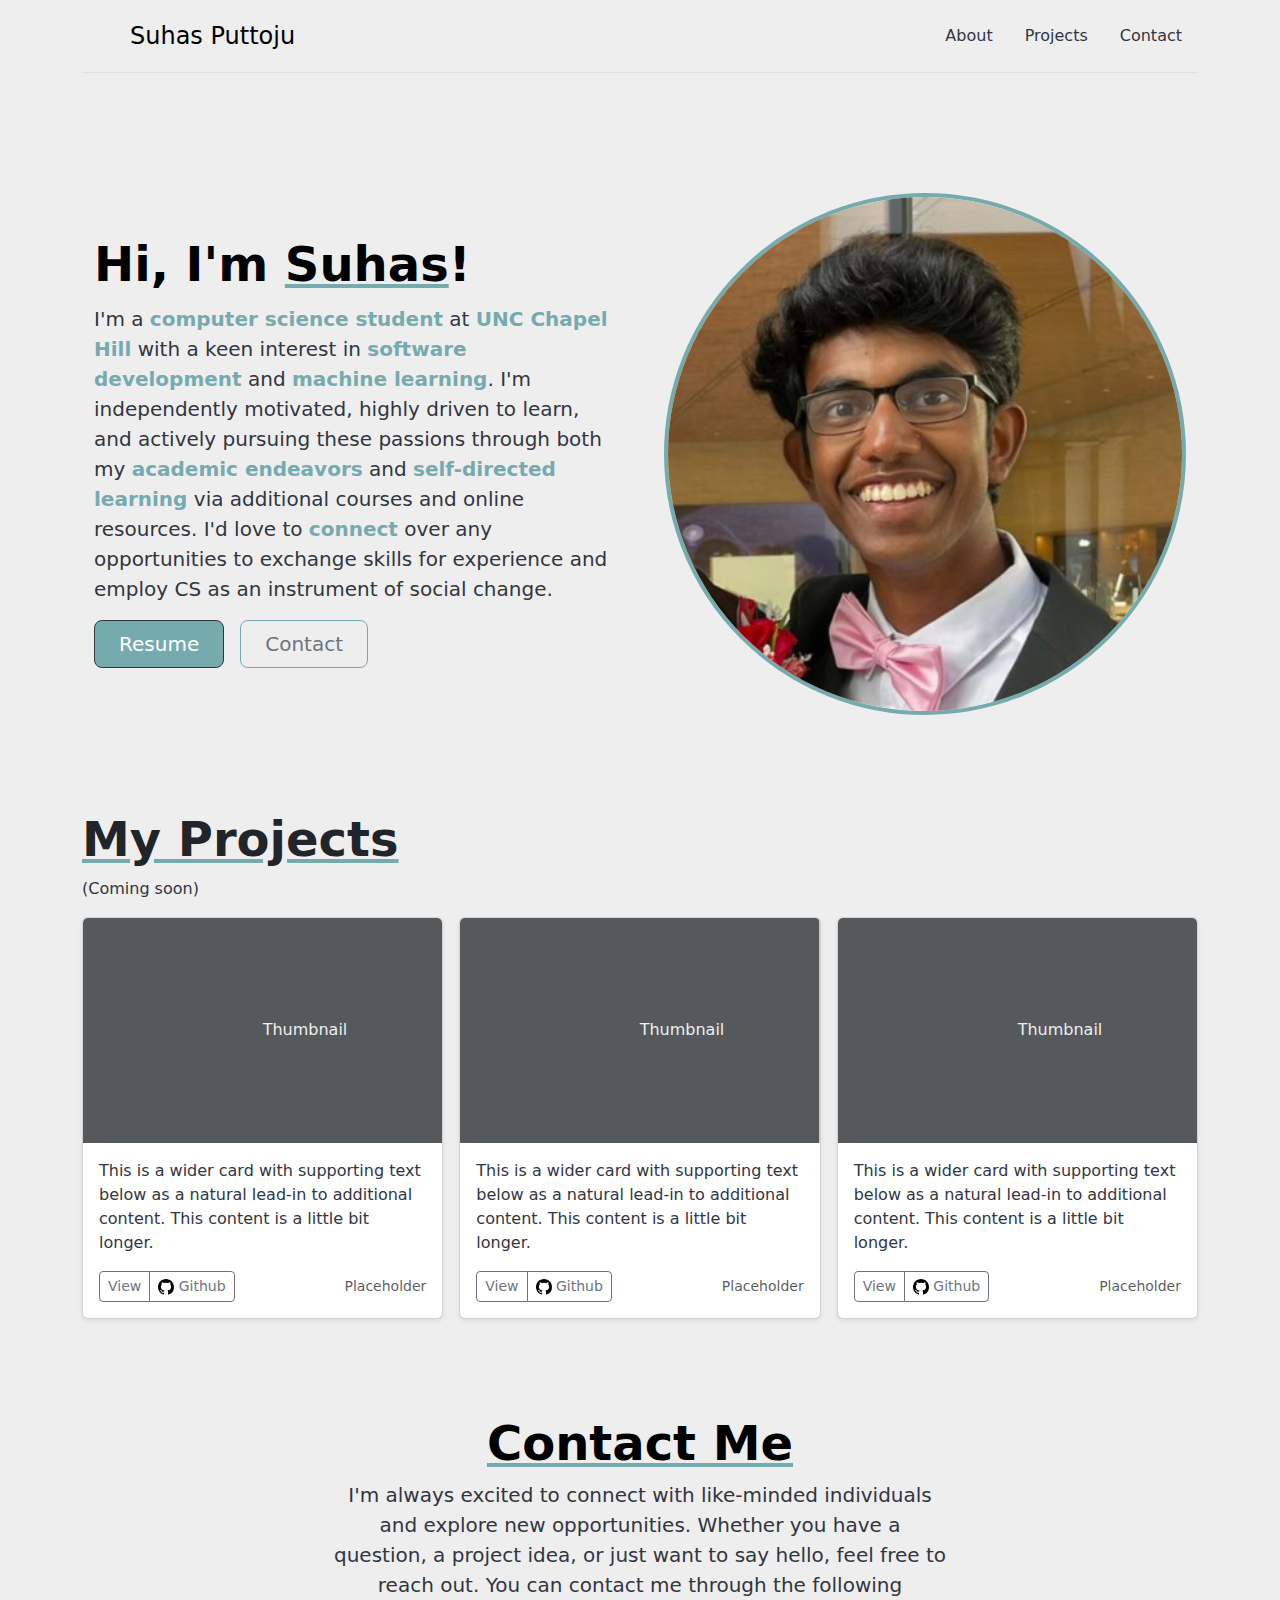
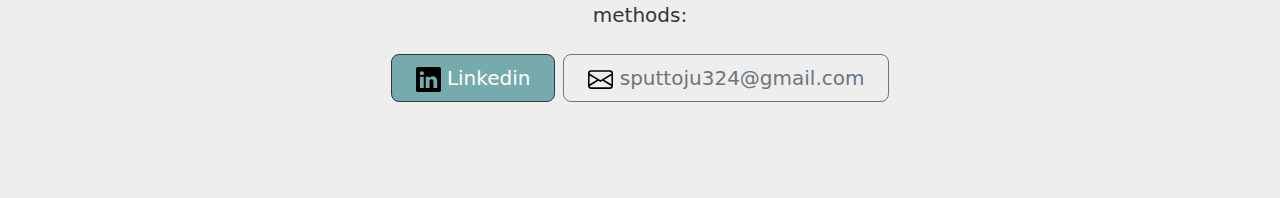
==== index.html @ 31e2cc5e "Add files via upload" ====
<!DOCTYPE html>
<html lang="en">
  <head>
    <meta charset="UTF-8" />
    <meta http-equiv="X-UA-Compatible" content="IE=edge" />
    <meta name="viewport" content="width=device-width, initial-scale=1.0" />
    <title>Suhas' Portfolio</title>
    <link
      href="https://cdn.jsdelivr.net/npm/bootstrap@5.3.3/dist/css/bootstrap.min.css"
      rel="stylesheet"
      integrity="sha384-QWTKZyjpPEjISv5WaRU9OFeRpok6YctnYmDr5pNlyT2bRjXh0JMhjY6hW+ALEwIH"
      crossorigin="anonymous"
    />
    <link rel="stylesheet" href="styles.css" />
  </head>
  <body>
    <!--Nav Bar-->
    <div class="container">
      <header
        class="d-flex flex-wrap justify-content-center py-3 mb-4 border-bottom"
      >
        <a
          class="d-flex align-items-center mb-3 mb-md-0 me-md-auto link-body-emphasis text-decoration-none"
        >
          <svg class="bi me-2" width="40" height="32">
            <use xlink:href="#bootstrap"></use>
          </svg>
          <span class="fs-4">Suhas Puttoju</span>
        </a>

        <ul class="nav nav-pills navbar-dark">
          <li class="nav-item">
            <a href="#about" class="nav-link" aria-current="page">About</a>
          </li>

          <li class="nav-item"><a href="#projects" class="nav-link">Projects</a></li>
          <li class="nav-item"><a href="#contact" class="nav-link">Contact</a></li>
        </ul>
      </header>
    </div>

    <!--About-->
    <div class="container col-xxl-8 px-4 py-5" id="about">
      <div class="row flex-lg-row-reverse align-items-center g-5 py-5">
        <div class="col-10 col-sm-8 col-lg-6">
          <img
            src="./images/sputtoju.jpeg"
            class="d-block mx-lg-auto img-fluid pfp"
            alt="Bootstrap Themes"
            width="700"
            height="500"
            loading="lazy"
          />
        </div>
        <div class="col-lg-6">
          <h1 class="display-5 fw-bold text-body-emphasis lh-1 mb-3">
            Hi, I'm <span class="underline">Suhas</span>!
          </h1>
          <p class="lead">
            I'm a <span class="highlight">computer science student</span> at
            <span class="highlight">UNC Chapel Hill</span> with a keen interest
            in <span class="highlight">software development</span> and
            <span class="highlight">machine learning</span>. I'm independently
            motivated, highly driven to learn, and actively pursuing these
            passions through both my
            <span class="highlight">academic endeavors</span> and
            <span class="highlight">self-directed learning</span> via additional
            courses and online resources. I'd love to
            <span class="highlight">connect</span> over any opportunities to
            exchange skills for experience and employ CS as an instrument of
            social change.
          </p>
          <div class="d-grid gap-2 d-md-flex justify-content-md-start">
            <button
              type="button"
              class="btn btn-primary btn-lg px-4 me-md-2 green-background"
              onclick="window.open('./images/sputtoju-resume.pdf')"
            >
              Resume
            </button>
            <button
              type="button"
              class="btn btn-outline-secondary btn-lg px-4 green-outline"
              onclick="document.getElementById('contact').scrollIntoView({ behavior: 'smooth' });"
            >
              Contact
            </button>
          </div>
        </div>
      </div>
    </div>

    <!--Projects-->
    <div class="container" id="projects">
      <h2><span class="underline display-5 fw-bold">My Projects</span></h2>
      <p>(Coming soon)</p>

      <div class="row row-cols-1 row-cols-sm-2 row-cols-md-3 g-3">
        <div class="col">
          <div class="card shadow-sm">
            <svg
              class="bd-placeholder-img card-img-top"
              width="100%"
              height="225"
              xmlns="http://www.w3.org/2000/svg"
              role="img"
              aria-label="Placeholder: Thumbnail"
              preserveAspectRatio="xMidYMid slice"
              focusable="false"
            >
              <title>Project</title>
              <rect width="100%" height="100%" fill="#55595c"></rect>
              <text x="50%" y="50%" fill="#eceeef" dy=".3em">Thumbnail</text>
            </svg>
            <div class="card-body">
              <p class="card-text">
                This is a wider card with supporting text below as a natural
                lead-in to additional content. This content is a little bit
                longer.
              </p>
              <div class="d-flex justify-content-between align-items-center">
                <div class="btn-group">
                  <button
                    type="button"
                    class="btn btn-sm btn-outline-secondary"
                  >
                    View
                  </button>
                  <button
                    type="button"
                    class="btn btn-sm btn-outline-secondary"
                  >
                  <img src="./images/github.svg" alt="github">
                  Github
                  </button>
                </div>
                <small class="text-body-secondary">Placeholder</small>
              </div>
            </div>
          </div>
        </div>
        <div class="col">
          <div class="card shadow-sm">
            <svg
              class="bd-placeholder-img card-img-top"
              width="100%"
              height="225"
              xmlns="http://www.w3.org/2000/svg"
              role="img"
              aria-label="Placeholder: Thumbnail"
              preserveAspectRatio="xMidYMid slice"
              focusable="false"
            >
              <title>Placeholder</title>
              <rect width="100%" height="100%" fill="#55595c"></rect>
              <text x="50%" y="50%" fill="#eceeef" dy=".3em">Thumbnail</text>
            </svg>
            <div class="card-body">
              <p class="card-text">
                This is a wider card with supporting text below as a natural
                lead-in to additional content. This content is a little bit
                longer.
              </p>
              <div class="d-flex justify-content-between align-items-center">
                <div class="btn-group">
                  <button
                    type="button"
                    class="btn btn-sm btn-outline-secondary"
                  >
                    View
                  </button>
                  <button
                    type="button"
                    class="btn btn-sm btn-outline-secondary"
                  >
                  <img src="./images/github.svg" alt="github">
                  Github
                  </button>
                </div>
                <small class="text-body-secondary">Placeholder</small>
              </div>
            </div>
          </div>
        </div>
        <div class="col">
          <div class="card shadow-sm">
            <svg
              class="bd-placeholder-img card-img-top"
              width="100%"
              height="225"
              xmlns="http://www.w3.org/2000/svg"
              role="img"
              aria-label="Placeholder: Thumbnail"
              preserveAspectRatio="xMidYMid slice"
              focusable="false"
            >
              <title>Placeholder</title>
              <rect width="100%" height="100%" fill="#55595c"></rect>
              <text x="50%" y="50%" fill="#eceeef" dy=".3em">Thumbnail</text>
            </svg>
            <div class="card-body">
              <p class="card-text">
                This is a wider card with supporting text below as a natural
                lead-in to additional content. This content is a little bit
                longer.
              </p>
              <div class="d-flex justify-content-between align-items-center">
                <div class="btn-group">
                  <button
                    type="button"
                    class="btn btn-sm btn-outline-secondary"
                  >
                    View
                  </button>
                  <button
                    type="button"
                    class="btn btn-sm btn-outline-secondary"
                  >
                  <img src="./images/github.svg" alt="github">
                  Github
                  </button>
                </div>
                <small class="text-body-secondary">Placeholder</small>
              </div>
            </div>
          </div>
        </div>
      </div>
    </div>

    <!--Contact-->
    <div class="px-4 py-5 my-5 text-center" id="contact">
      <h2 class="display-5 fw-bold text-body-emphasis underline">Contact Me</h2>
      <div class="col-lg-6 mx-auto">
        <p class="lead mb-4">
          I'm always excited to connect with like-minded individuals and explore
          new opportunities. Whether you have a question, a project idea, or
          just want to say hello, feel free to reach out. You can contact me
          through the following methods:
        </p>
        <div class="d-grid gap-2 d-sm-flex justify-content-sm-center">
          <button type="button" class="btn btn-primary btn-lg px-4 gap-3 green-background" onclick="window.open('//www.linkedin.com/in/suhas-puttoju-321820242/')">
            <img src="./images/linkedin.svg" height="25px"> Linkedin
          </button>
          <a href="mailto:sputtoju324@gmail.com">
          <button type="button" class="btn btn-outline-secondary btn-lg px-4">
            <img src="./images/envelope.svg" height="25px">
            sputtoju324@gmail.com
          </button>
        </a>
        </div>
      </div>
    </div>
  </body>
</html>
---- styles.css ----
body{
    background-color: #EEEEEE;
}

.nav-item{
    background-color: #EEEEEE;
}

.nav-link{
    color: #31363F
}
.nav-pills .nav-link:hover {
    color: #76ABAE;
  }
  .highlight {
    font-weight: bold;
    color: #76ABAE;
  }

  
  .underline {
    text-decoration: underline;
    text-decoration-color: #76ABAE;
  }

  p{
    color: #31363F
  }

  .green-outline{
    border-color:#76ABAE;
  }

  .green-background{
    background-color: #76ABAE;
    border-color: #31363F;
  }

  .green-background:hover {
    background-color: #628f91;
  }
  
  .pfp{
    border: 4px solid #76ABAE;
    border-radius: 50%;
    
  }
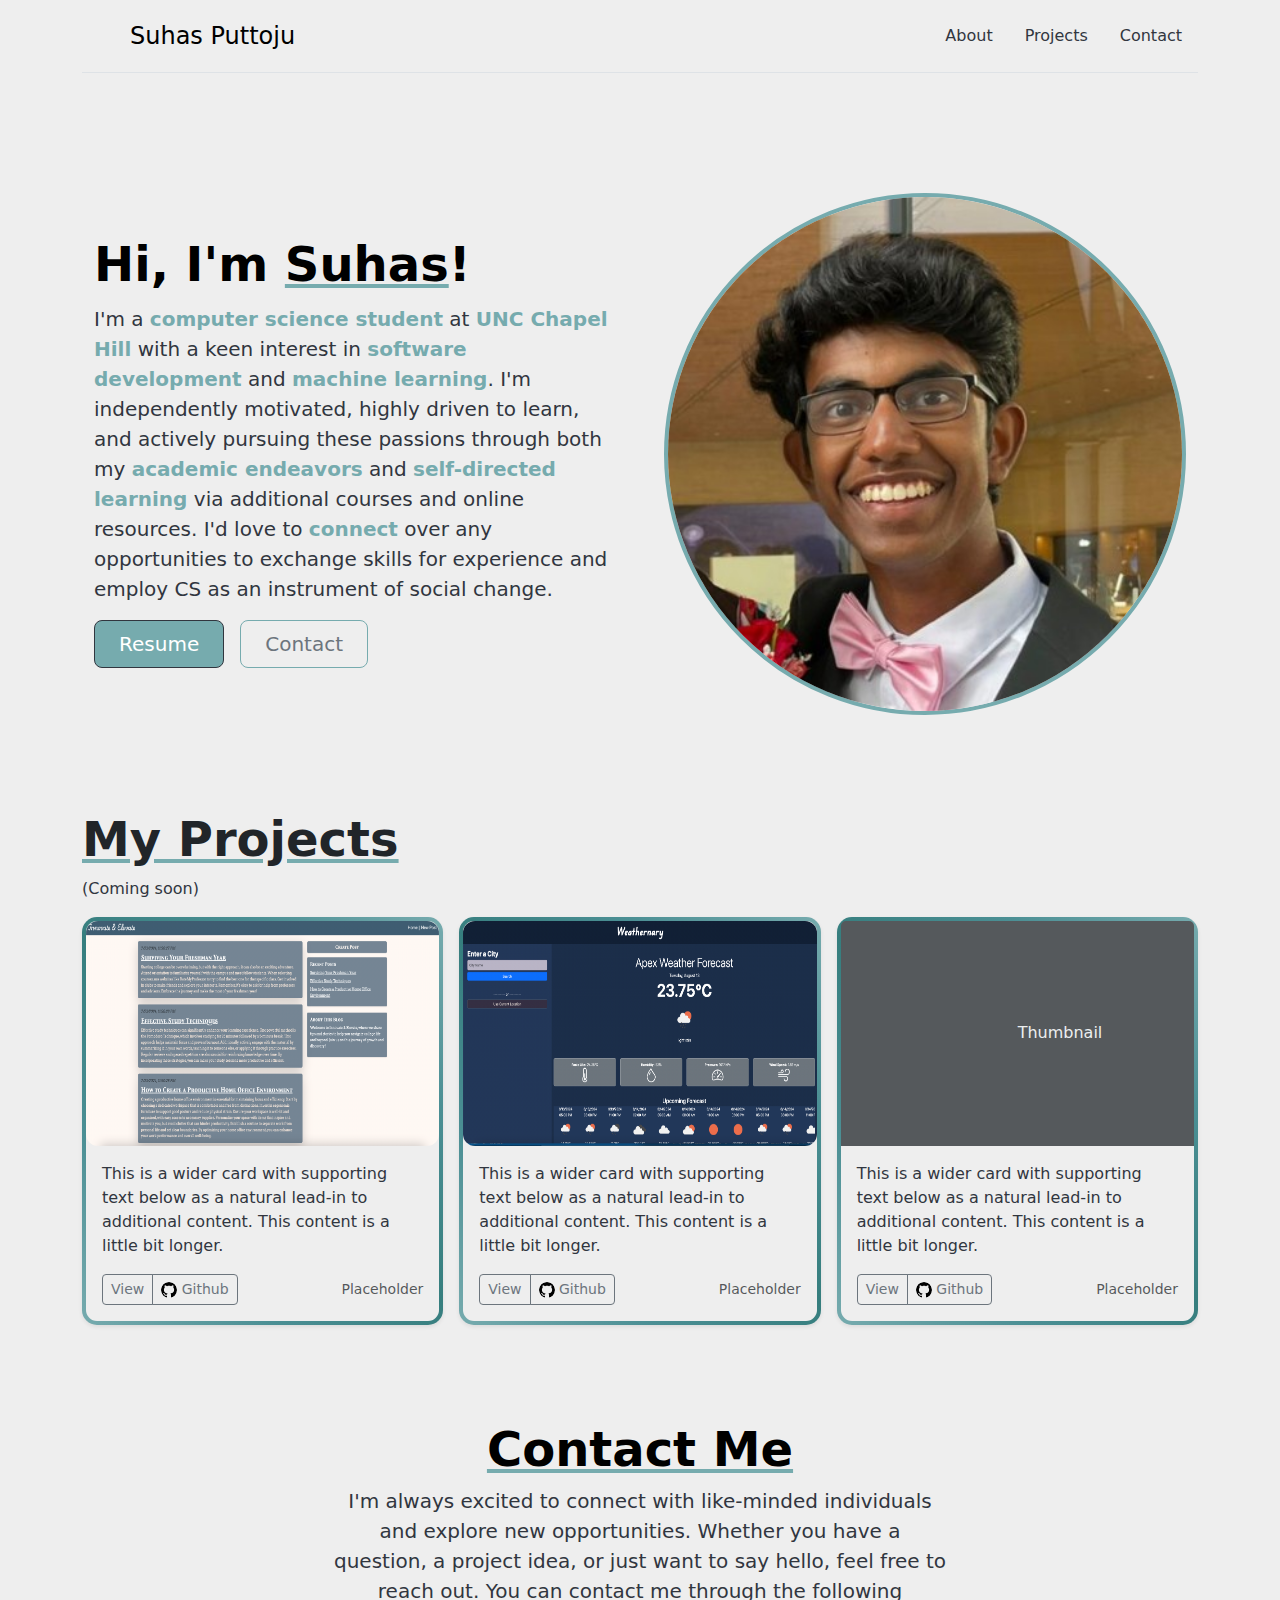
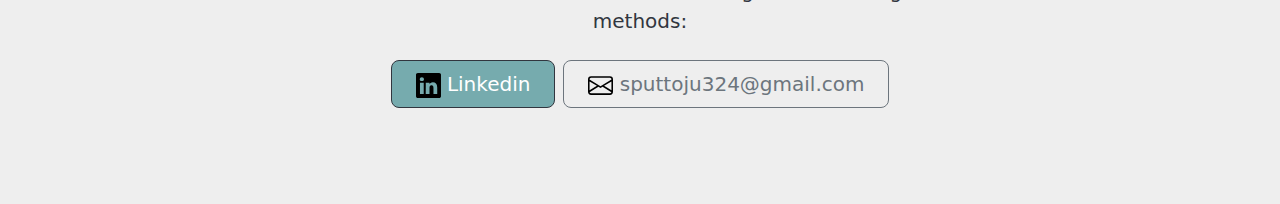
==== commit 3ab2973b: "Added projects and styling" ====
--- a/index.html
+++ b/index.html
@@ -33,8 +33,12 @@
             <a href="#about" class="nav-link" aria-current="page">About</a>
           </li>
 
-          <li class="nav-item"><a href="#projects" class="nav-link">Projects</a></li>
-          <li class="nav-item"><a href="#contact" class="nav-link">Contact</a></li>
+          <li class="nav-item">
+            <a href="#projects" class="nav-link">Projects</a>
+          </li>
+          <li class="nav-item">
+            <a href="#contact" class="nav-link">Contact</a>
+          </li>
         </ul>
       </header>
     </div>
@@ -98,20 +102,13 @@
       <div class="row row-cols-1 row-cols-sm-2 row-cols-md-3 g-3">
         <div class="col">
           <div class="card shadow-sm">
-            <svg
-              class="bd-placeholder-img card-img-top"
+            <img
+              src="./images/blog.png"
+              class="card-img-top"
+              alt="Project Thumbnail"
               width="100%"
               height="225"
-              xmlns="http://www.w3.org/2000/svg"
-              role="img"
-              aria-label="Placeholder: Thumbnail"
-              preserveAspectRatio="xMidYMid slice"
-              focusable="false"
-            >
-              <title>Project</title>
-              <rect width="100%" height="100%" fill="#55595c"></rect>
-              <text x="50%" y="50%" fill="#eceeef" dy=".3em">Thumbnail</text>
-            </svg>
+            />
             <div class="card-body">
               <p class="card-text">
                 This is a wider card with supporting text below as a natural
@@ -123,15 +120,55 @@
                   <button
                     type="button"
                     class="btn btn-sm btn-outline-secondary"
+                    onclick="window.open('https://github.com/suhasp3/Innovate-and-Elevate-Blog')"
                   >
                     View
                   </button>
                   <button
                     type="button"
                     class="btn btn-sm btn-outline-secondary"
-                  >
-                  <img src="./images/github.svg" alt="github">
-                  Github
+                    onclick="window.open('https://github.com/suhasp3/Innovate-and-Elevate-Blog')"
+                  >
+                    <img src="./images/github.svg" alt="github" />
+                    Github
+                  </button>
+                </div>
+                <small class="text-body-secondary">Placeholder</small>
+              </div>
+            </div>
+          </div>
+        </div>
+        <div class="col">
+          <div class="card shadow-sm">
+            <img
+              src="./images/weathernary.png"
+              class="card-img-top"
+              alt="Project Thumbnail"
+              width="100%"
+              height="225"
+            />
+            <div class="card-body">
+              <p class="card-text">
+                This is a wider card with supporting text below as a natural
+                lead-in to additional content. This content is a little bit
+                longer.
+              </p>
+              <div class="d-flex justify-content-between align-items-center">
+                <div class="btn-group">
+                  <button
+                    type="button"
+                    class="btn btn-sm btn-outline-secondary"
+                    onclick="window.open('https://github.com/suhasp3/weathernary')"
+                  >
+                    View
+                  </button>
+                  <button
+                    type="button"
+                    class="btn btn-sm btn-outline-secondary"
+                    onclick="window.open('https://github.com/suhasp3/weathernary')"
+                  >
+                    <img src="./images/github.svg" alt="github" />
+                    Github
                   </button>
                 </div>
                 <small class="text-body-secondary">Placeholder</small>
@@ -173,51 +210,8 @@
                     type="button"
                     class="btn btn-sm btn-outline-secondary"
                   >
-                  <img src="./images/github.svg" alt="github">
-                  Github
-                  </button>
-                </div>
-                <small class="text-body-secondary">Placeholder</small>
-              </div>
-            </div>
-          </div>
-        </div>
-        <div class="col">
-          <div class="card shadow-sm">
-            <svg
-              class="bd-placeholder-img card-img-top"
-              width="100%"
-              height="225"
-              xmlns="http://www.w3.org/2000/svg"
-              role="img"
-              aria-label="Placeholder: Thumbnail"
-              preserveAspectRatio="xMidYMid slice"
-              focusable="false"
-            >
-              <title>Placeholder</title>
-              <rect width="100%" height="100%" fill="#55595c"></rect>
-              <text x="50%" y="50%" fill="#eceeef" dy=".3em">Thumbnail</text>
-            </svg>
-            <div class="card-body">
-              <p class="card-text">
-                This is a wider card with supporting text below as a natural
-                lead-in to additional content. This content is a little bit
-                longer.
-              </p>
-              <div class="d-flex justify-content-between align-items-center">
-                <div class="btn-group">
-                  <button
-                    type="button"
-                    class="btn btn-sm btn-outline-secondary"
-                  >
-                    View
-                  </button>
-                  <button
-                    type="button"
-                    class="btn btn-sm btn-outline-secondary"
-                  >
-                  <img src="./images/github.svg" alt="github">
-                  Github
+                    <img src="./images/github.svg" alt="github" />
+                    Github
                   </button>
                 </div>
                 <small class="text-body-secondary">Placeholder</small>
@@ -239,15 +233,19 @@
           through the following methods:
         </p>
         <div class="d-grid gap-2 d-sm-flex justify-content-sm-center">
-          <button type="button" class="btn btn-primary btn-lg px-4 gap-3 green-background" onclick="window.open('//www.linkedin.com/in/suhas-puttoju-321820242/')">
-            <img src="./images/linkedin.svg" height="25px"> Linkedin
+          <button
+            type="button"
+            class="btn btn-primary btn-lg px-4 gap-3 green-background"
+            onclick="window.open('//www.linkedin.com/in/suhas-puttoju-321820242/')"
+          >
+            <img src="./images/linkedin.svg" height="25px" /> Linkedin
           </button>
           <a href="mailto:sputtoju324@gmail.com">
-          <button type="button" class="btn btn-outline-secondary btn-lg px-4">
-            <img src="./images/envelope.svg" height="25px">
-            sputtoju324@gmail.com
-          </button>
-        </a>
+            <button type="button" class="btn btn-outline-secondary btn-lg px-4">
+              <img src="./images/envelope.svg" height="25px" />
+              sputtoju324@gmail.com
+            </button>
+          </a>
         </div>
       </div>
     </div>
--- a/styles.css
+++ b/styles.css
@@ -1,47 +1,143 @@
-body{
-    background-color: #EEEEEE;
+/* General styles */
+body {
+  background-color: #EEEEEE;
 }
 
-.nav-item{
-    background-color: #EEEEEE;
+.nav-item {
+  background-color: #EEEEEE;
 }
 
-.nav-link{
-    color: #31363F
+.nav-link {
+  color: #31363F;
 }
 .nav-pills .nav-link:hover {
-    color: #76ABAE;
+  color: #76ABAE;
+}
+
+.highlight {
+  font-weight: bold;
+  color: #76ABAE;
+}
+
+.underline {
+  text-decoration: underline;
+  text-decoration-color: #76ABAE;
+}
+
+p {
+  color: #31363F;
+}
+
+.green-outline {
+  border-color: #76ABAE;
+}
+
+.green-background {
+  background-color: #76ABAE;
+  border-color: #31363F;
+}
+
+.green-background:hover {
+  background-color: #628f91;
+}
+
+.pfp {
+  border: 4px solid #76ABAE;
+  border-radius: 50%;
+}
+
+/* Slide-in animation */
+@keyframes slideInLeft {
+  from {
+    opacity: 0;
+    transform: translateX(-100%);
   }
-  .highlight {
-    font-weight: bold;
-    color: #76ABAE;
+  to {
+    opacity: 1;
+    transform: translateX(0);
   }
+}
 
-  
-  .underline {
-    text-decoration: underline;
-    text-decoration-color: #76ABAE;
+h1.display-5 {
+  animation: slideInLeft 1s ease-out;
+}
+
+/* Slide-in from bottom animation */
+@keyframes slideInBottom {
+  from {
+    opacity: 0;
+    transform: translateY(100%);
   }
+  to {
+    opacity: 1;
+    transform: translateY(0);
+  }
+}
 
-  p{
-    color: #31363F
+.pfp {
+  animation: slideInBottom 1s ease-out;
+}
+
+.lead {
+  animation: slideInLeft 1s ease-out;
+}
+
+.d-grid .btn {
+  animation: slideInLeft 1s ease-out;
+}
+
+/* Project Card Border Animation */
+@keyframes gradient-border {
+  0% {
+    border-color: #76ABAE;
   }
+  25% {
+    border-color: #4B8F94;
+  }
+  50% {
+    border-color: #367E7E;
+  }
+  75% {
+    border-color: #4B8F94;
+  }
+  100% {
+    border-color: #76ABAE;
+  }
+}
 
-  .green-outline{
-    border-color:#76ABAE;
+@keyframes glow {
+  0% {
+    box-shadow: 0 0 5px rgba(118, 171, 174, 0.5);
   }
+  50% {
+    box-shadow: 0 0 20px rgba(118, 171, 174, 0.8);
+  }
+  100% {
+    box-shadow: 0 0 5px rgba(118, 171, 174, 0.5);
+  }
+}
 
-  .green-background{
-    background-color: #76ABAE;
-    border-color: #31363F;
-  }
+.card {
+  border: 4px solid transparent;
+  border-radius: 15px;
+  background-image: linear-gradient(#EEEEEE, #EEEEEE),
+    linear-gradient(45deg, #76ABAE, #4B8F94, #367E7E, #4B8F94, #76ABAE);
+  background-origin: border-box;
+  background-clip: content-box, border-box;
+  transition: transform 0.3s ease-in-out, box-shadow 0.3s ease-in-out;
+}
 
-  .green-background:hover {
-    background-color: #628f91;
-  }
-  
-  .pfp{
-    border: 4px solid #76ABAE;
-    border-radius: 50%;
-    
-  }+/* Hover Effect for Shiny/Glowy Border */
+.card:hover {
+  transform: translateY(-5px);
+  animation: glow 1.5s infinite alternate;
+}
+
+.card img {
+  border-radius: 12px;
+}
+
+/* Make the card content more prominent */
+.card-text {
+  color: #31363F;
+}
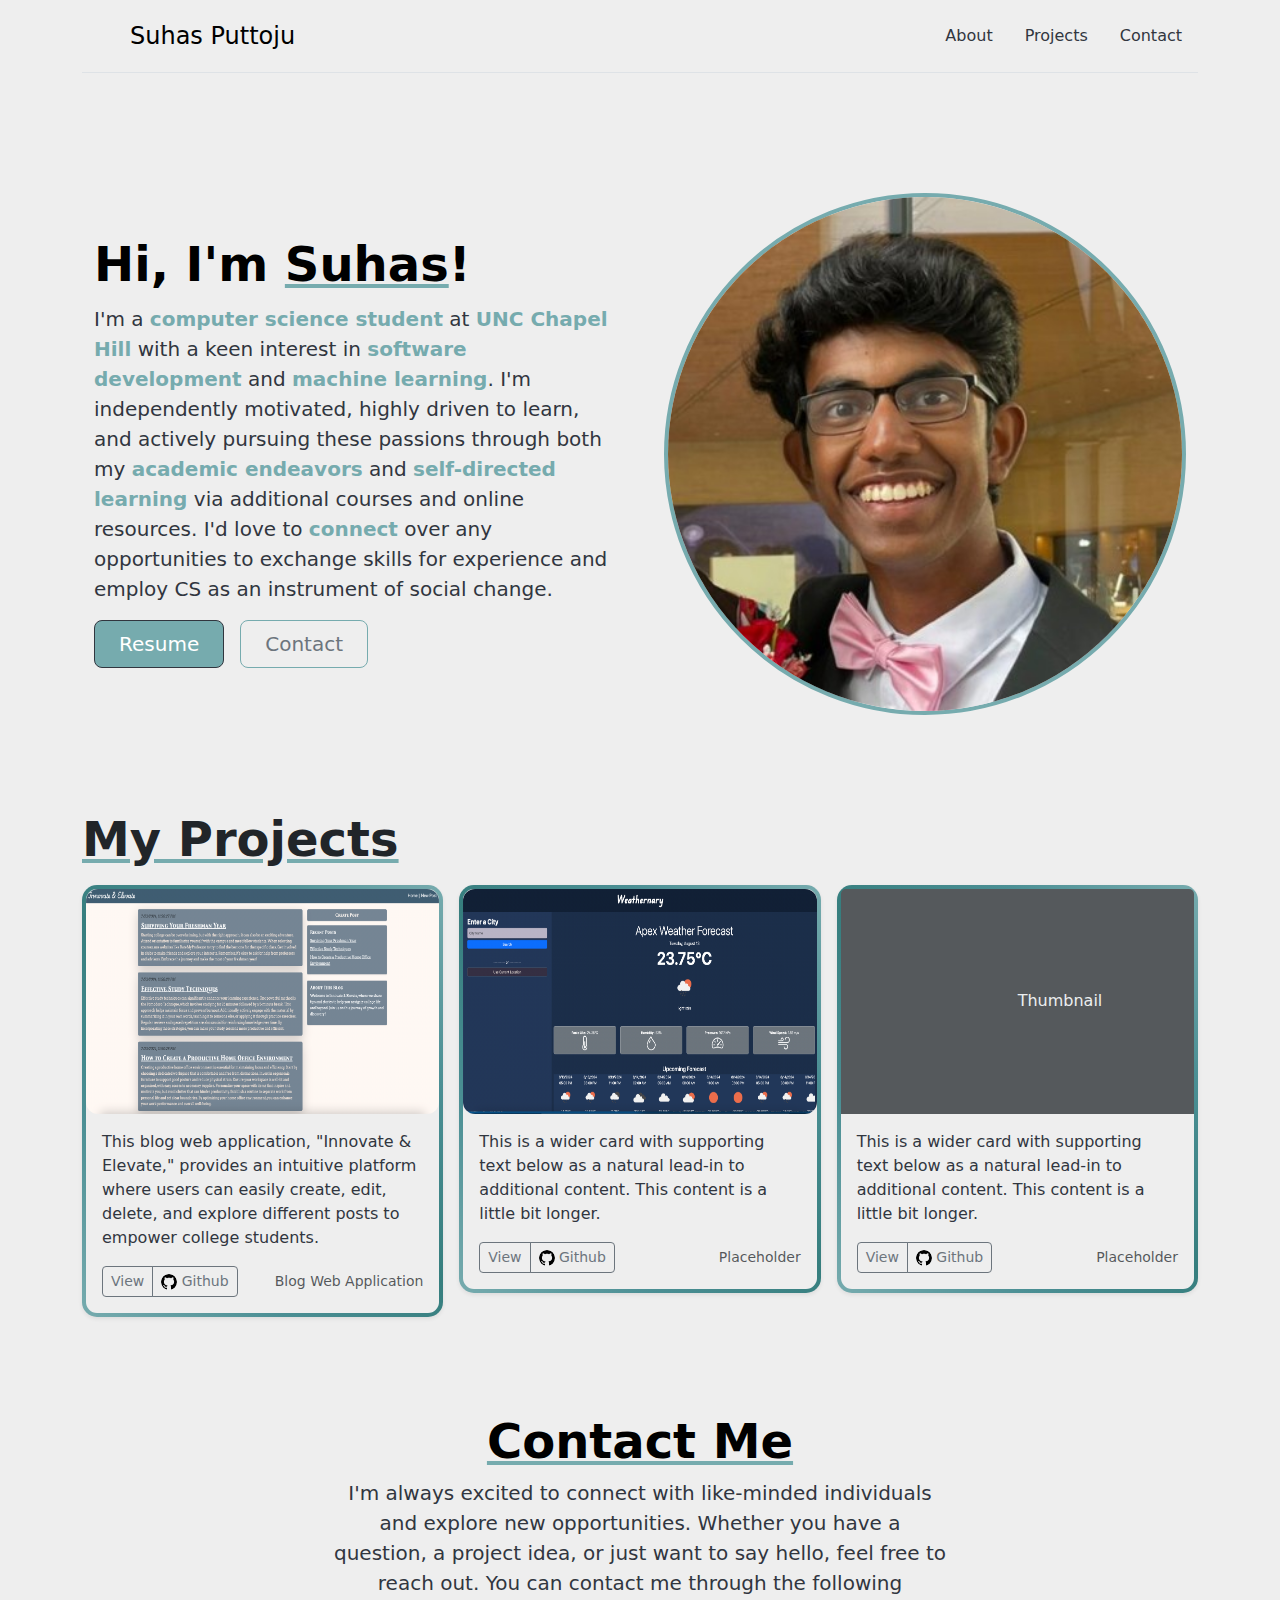
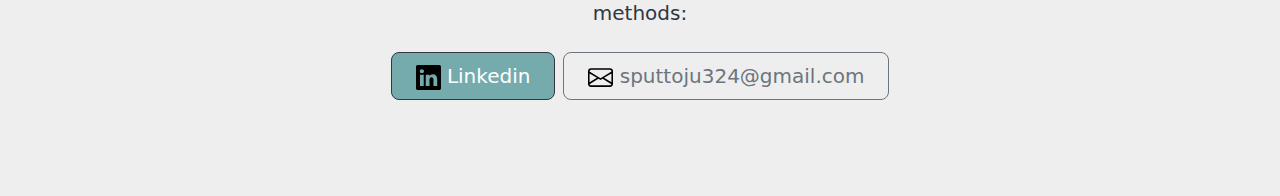
==== commit 8b227d66: "Update projects" ====
--- a/index.html
+++ b/index.html
@@ -97,7 +97,7 @@
     <!--Projects-->
     <div class="container" id="projects">
       <h2><span class="underline display-5 fw-bold">My Projects</span></h2>
-      <p>(Coming soon)</p>
+      <p></p>
 
       <div class="row row-cols-1 row-cols-sm-2 row-cols-md-3 g-3">
         <div class="col">
@@ -111,9 +111,9 @@
             />
             <div class="card-body">
               <p class="card-text">
-                This is a wider card with supporting text below as a natural
-                lead-in to additional content. This content is a little bit
-                longer.
+                This blog web application, "Innovate & Elevate," provides an
+                intuitive platform where users can easily create, edit, delete,
+                and explore different posts to empower college students.
               </p>
               <div class="d-flex justify-content-between align-items-center">
                 <div class="btn-group">
@@ -133,7 +133,7 @@
                     Github
                   </button>
                 </div>
-                <small class="text-body-secondary">Placeholder</small>
+                <small class="text-body-secondary">Blog Web Application</small>
               </div>
             </div>
           </div>
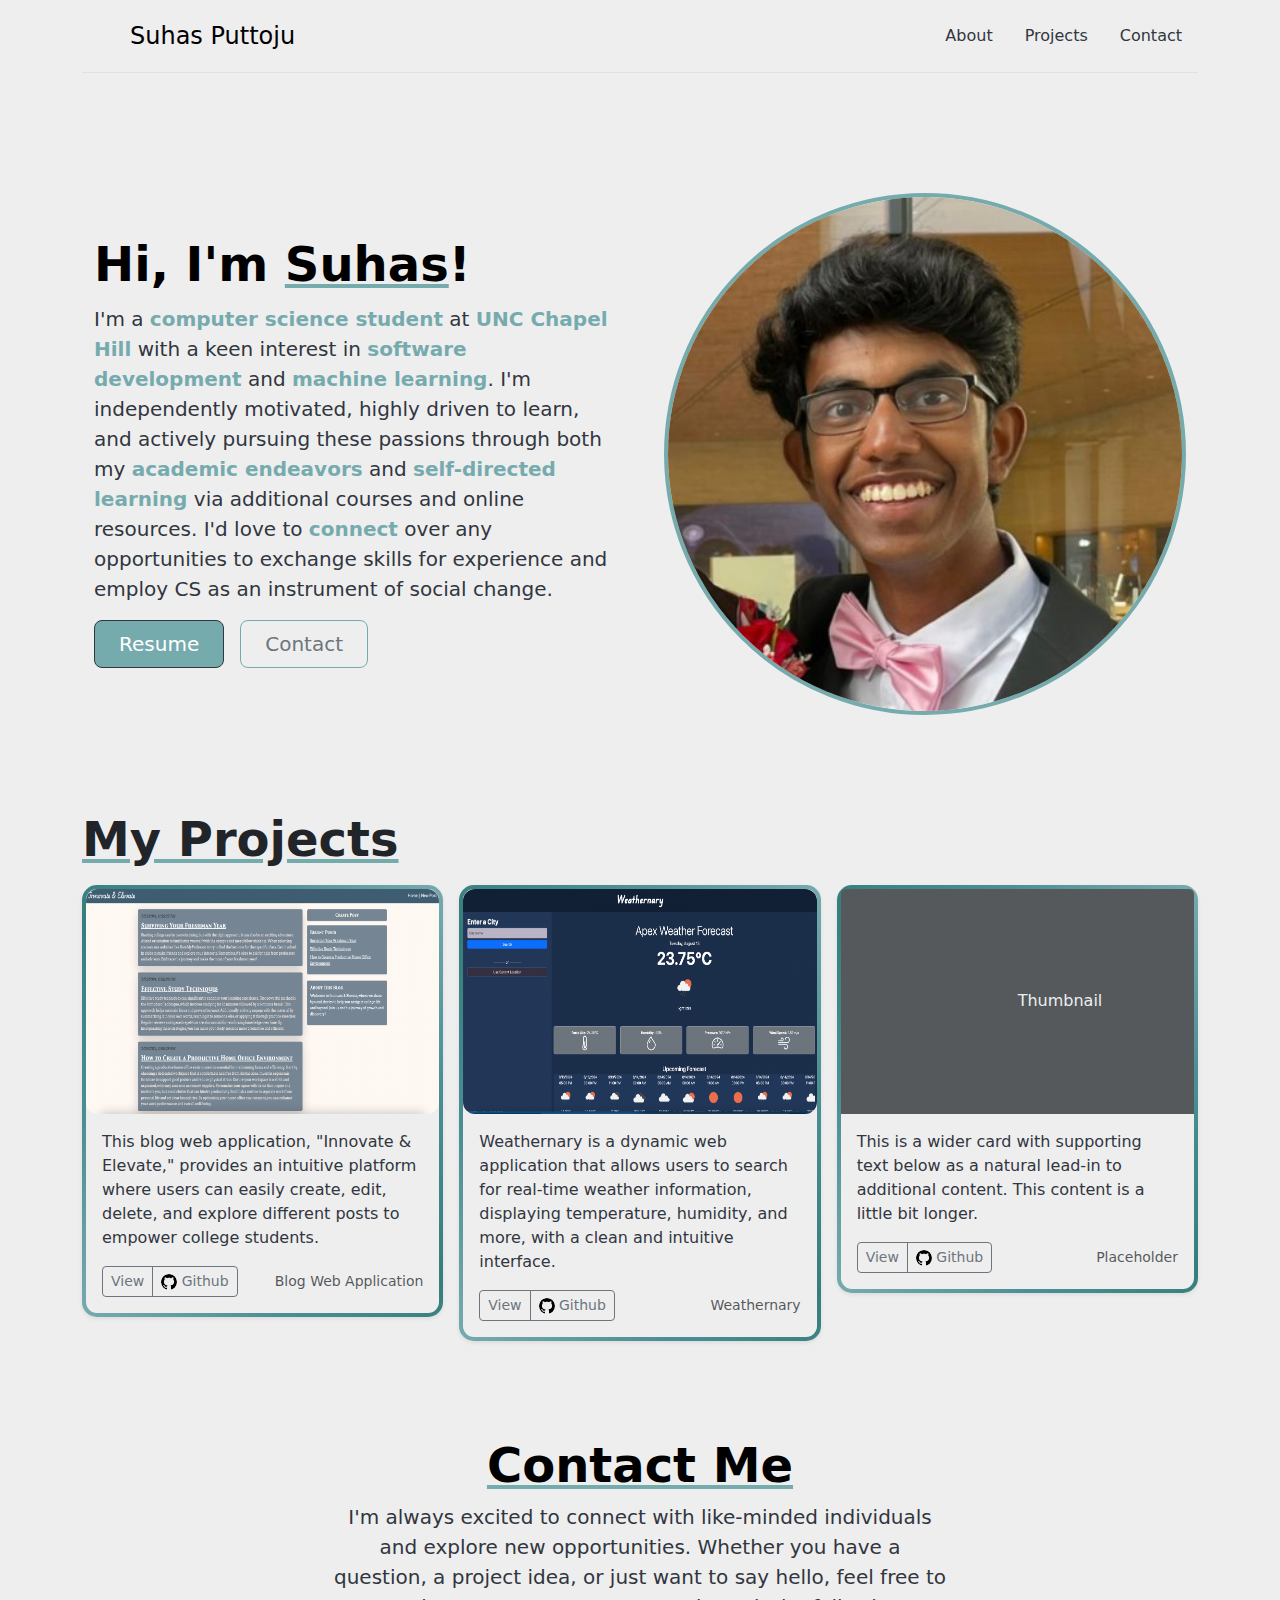
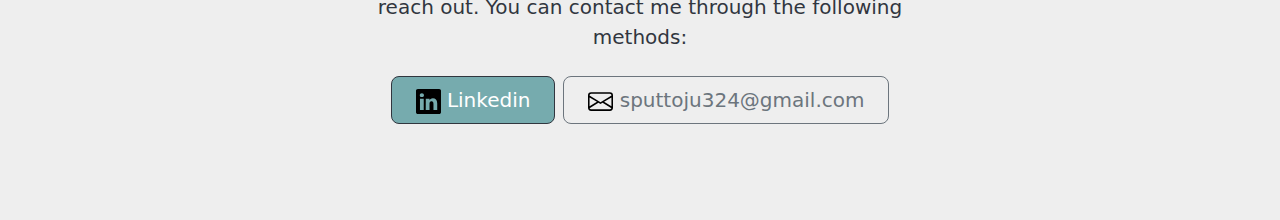
==== commit 2c233f8e: "Fix Project Section" ====
--- a/index.html
+++ b/index.html
@@ -78,7 +78,7 @@
             <button
               type="button"
               class="btn btn-primary btn-lg px-4 me-md-2 green-background"
-              onclick="window.open('./images/sputtoju-resume.pdf')"
+              onclick="window.open('./images/sputtoju-resume-2.pdf')"
             >
               Resume
             </button>
@@ -149,9 +149,10 @@
             />
             <div class="card-body">
               <p class="card-text">
-                This is a wider card with supporting text below as a natural
-                lead-in to additional content. This content is a little bit
-                longer.
+                Weathernary is a dynamic web application that allows users to
+                search for real-time weather information, displaying
+                temperature, humidity, and more, with a clean and intuitive
+                interface.
               </p>
               <div class="d-flex justify-content-between align-items-center">
                 <div class="btn-group">
@@ -171,7 +172,7 @@
                     Github
                   </button>
                 </div>
-                <small class="text-body-secondary">Placeholder</small>
+                <small class="text-body-secondary">Weathernary</small>
               </div>
             </div>
           </div>
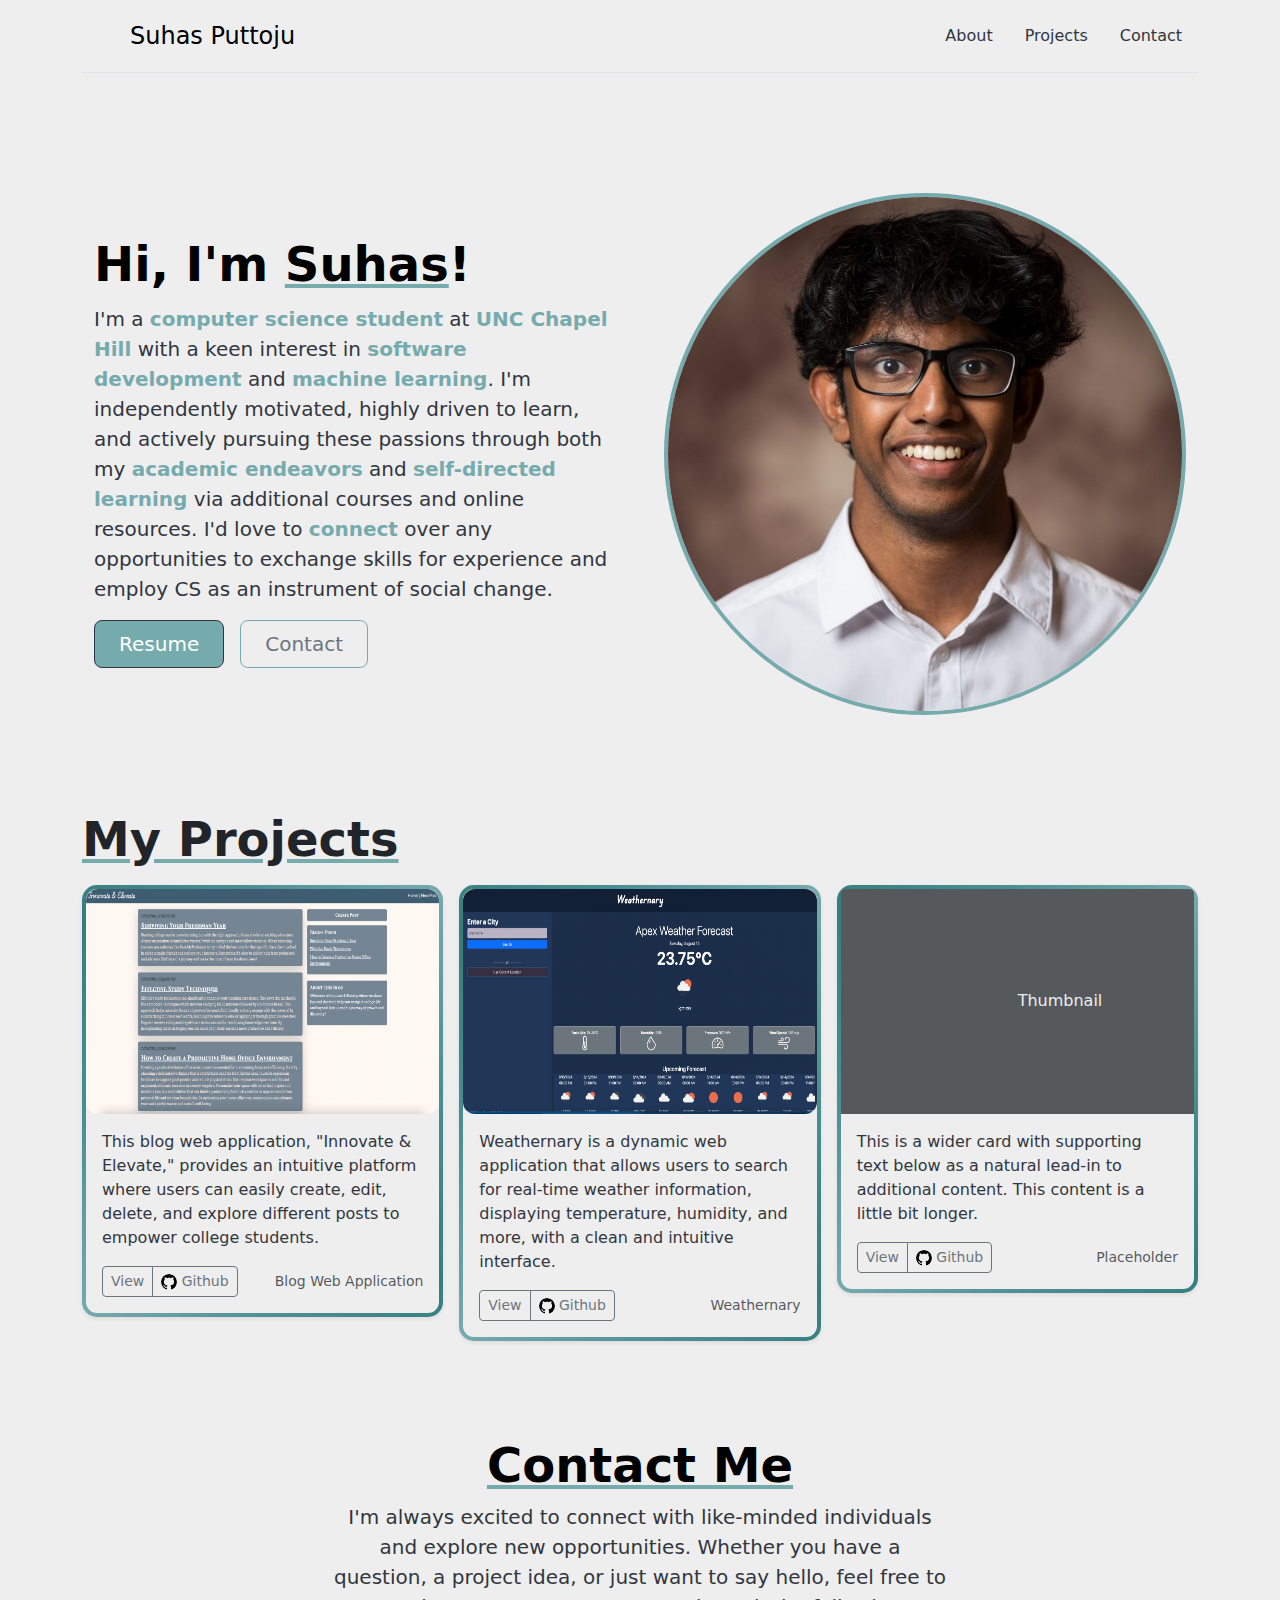
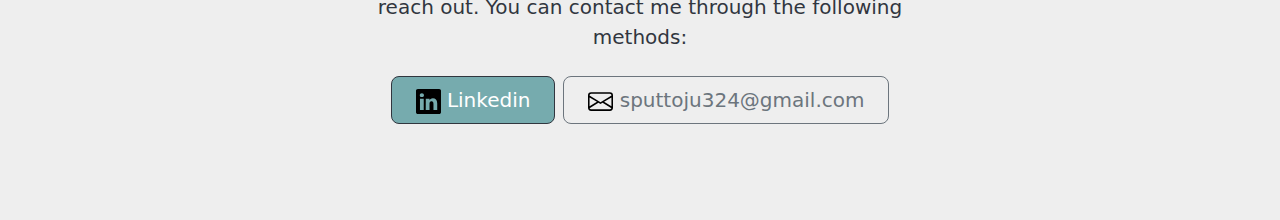
==== commit 3a6902d9: "Modify picture" ====
--- a/index.html
+++ b/index.html
@@ -48,7 +48,7 @@
       <div class="row flex-lg-row-reverse align-items-center g-5 py-5">
         <div class="col-10 col-sm-8 col-lg-6">
           <img
-            src="./images/sputtoju.jpeg"
+            src="./images/headshot.jpeg"
             class="d-block mx-lg-auto img-fluid pfp"
             alt="Bootstrap Themes"
             width="700"
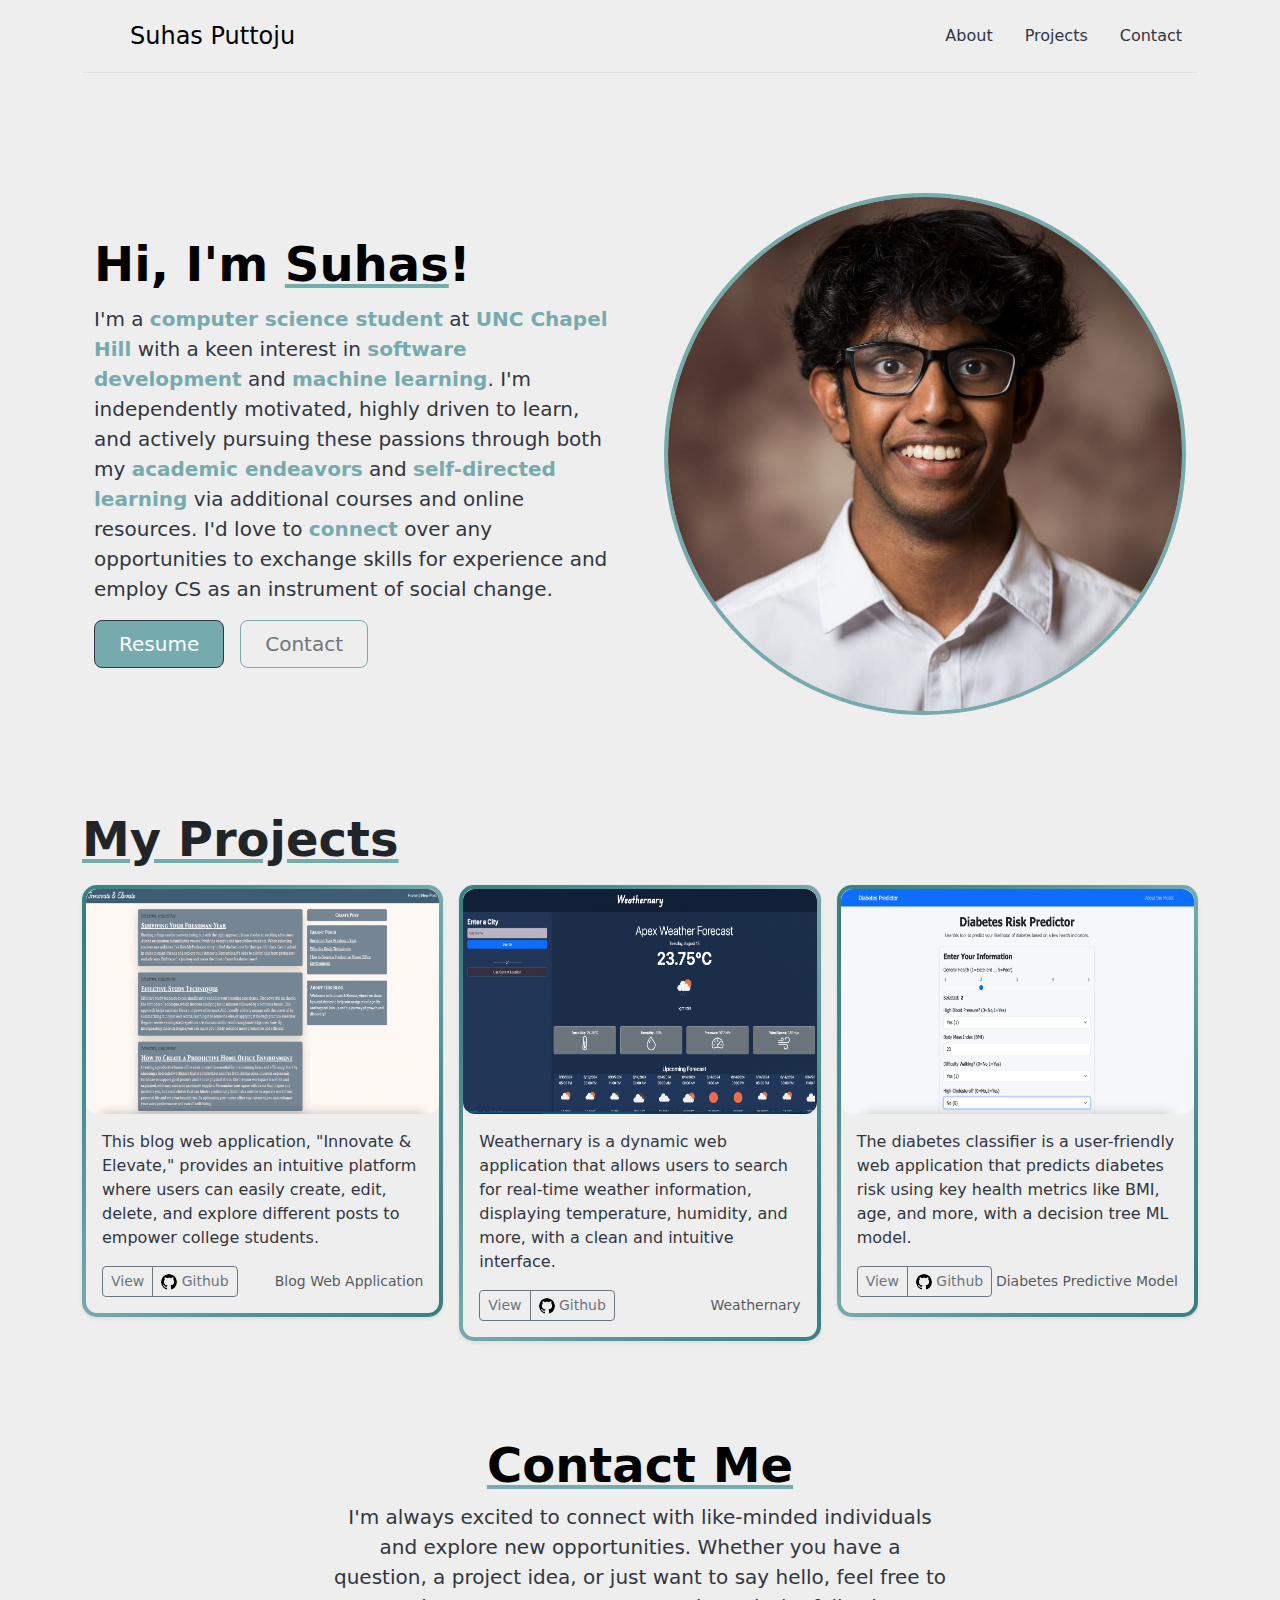
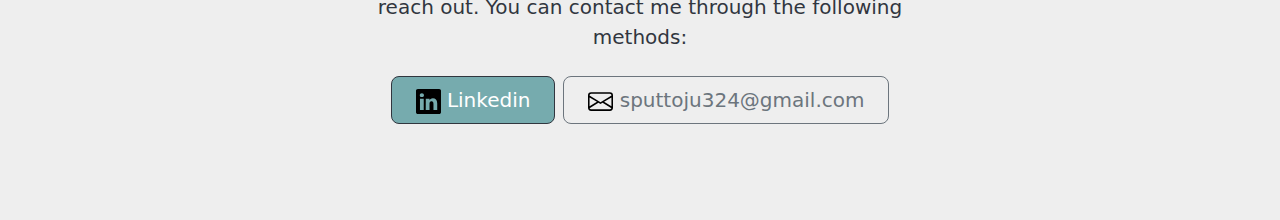
==== commit 5fcfa90f: "Update projects" ====
--- a/index.html
+++ b/index.html
@@ -78,7 +78,7 @@
             <button
               type="button"
               class="btn btn-primary btn-lg px-4 me-md-2 green-background"
-              onclick="window.open('./images/sputtoju-resume-2.pdf')"
+              onclick="window.open('./images/sputtoju-resume-3.pdf')"
             >
               Resume
             </button>
@@ -179,43 +179,38 @@
         </div>
         <div class="col">
           <div class="card shadow-sm">
-            <svg
-              class="bd-placeholder-img card-img-top"
+            <img
+              src="./images/diabetes.png"
+              class="card-img-top"
+              alt="Project Thumbnail"
               width="100%"
               height="225"
-              xmlns="http://www.w3.org/2000/svg"
-              role="img"
-              aria-label="Placeholder: Thumbnail"
-              preserveAspectRatio="xMidYMid slice"
-              focusable="false"
-            >
-              <title>Placeholder</title>
-              <rect width="100%" height="100%" fill="#55595c"></rect>
-              <text x="50%" y="50%" fill="#eceeef" dy=".3em">Thumbnail</text>
-            </svg>
+            />
             <div class="card-body">
               <p class="card-text">
-                This is a wider card with supporting text below as a natural
-                lead-in to additional content. This content is a little bit
-                longer.
+                The diabetes classifier is a user-friendly web application
+                 that predicts diabetes risk using key health metrics like 
+                 BMI, age, and more, with a decision tree ML model.
               </p>
               <div class="d-flex justify-content-between align-items-center">
                 <div class="btn-group">
                   <button
                     type="button"
                     class="btn btn-sm btn-outline-secondary"
+                    onclick="window.open('https://github.com/suhasp3/DiabetesClassifier')"
                   >
                     View
                   </button>
                   <button
                     type="button"
                     class="btn btn-sm btn-outline-secondary"
+                    onclick="window.open('https://github.com/suhasp3/DiabetesClassifier')"
                   >
                     <img src="./images/github.svg" alt="github" />
                     Github
                   </button>
                 </div>
-                <small class="text-body-secondary">Placeholder</small>
+                <small class="text-body-secondary">Diabetes Predictive Model</small>
               </div>
             </div>
           </div>
